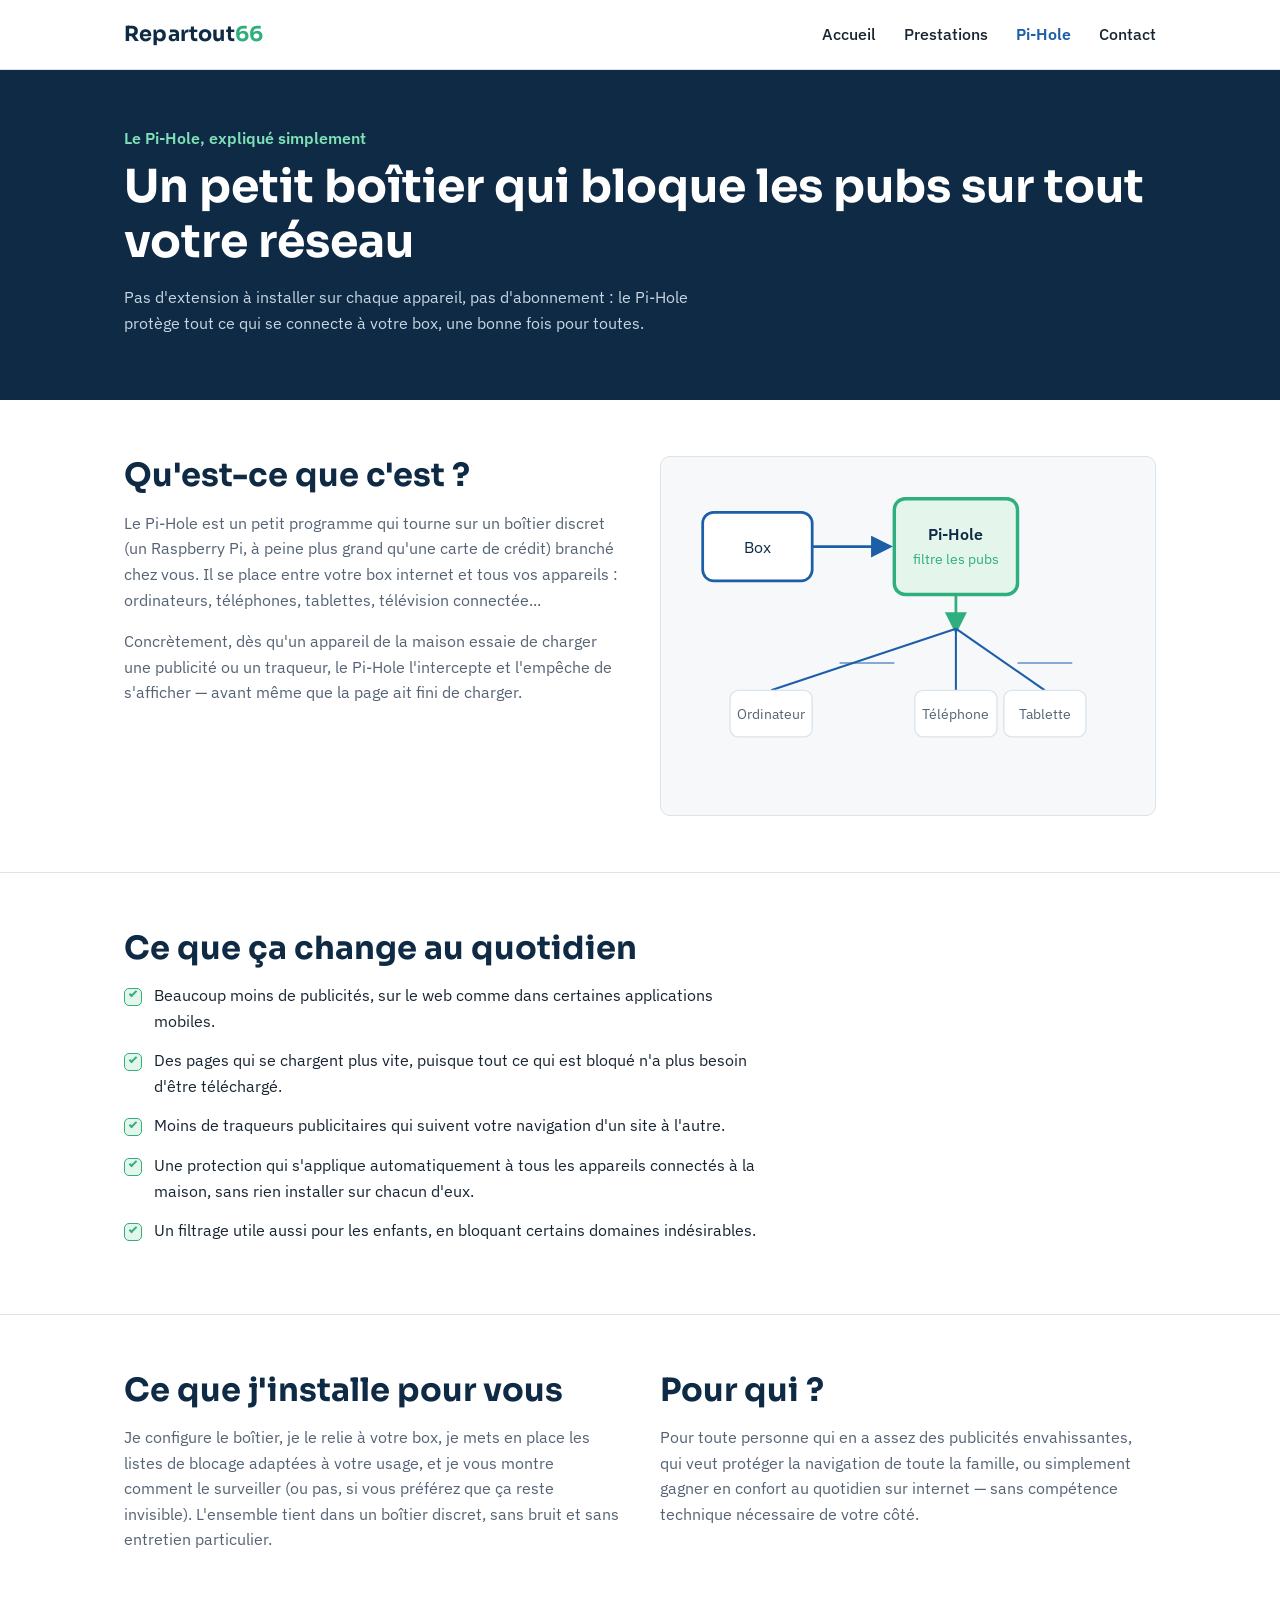
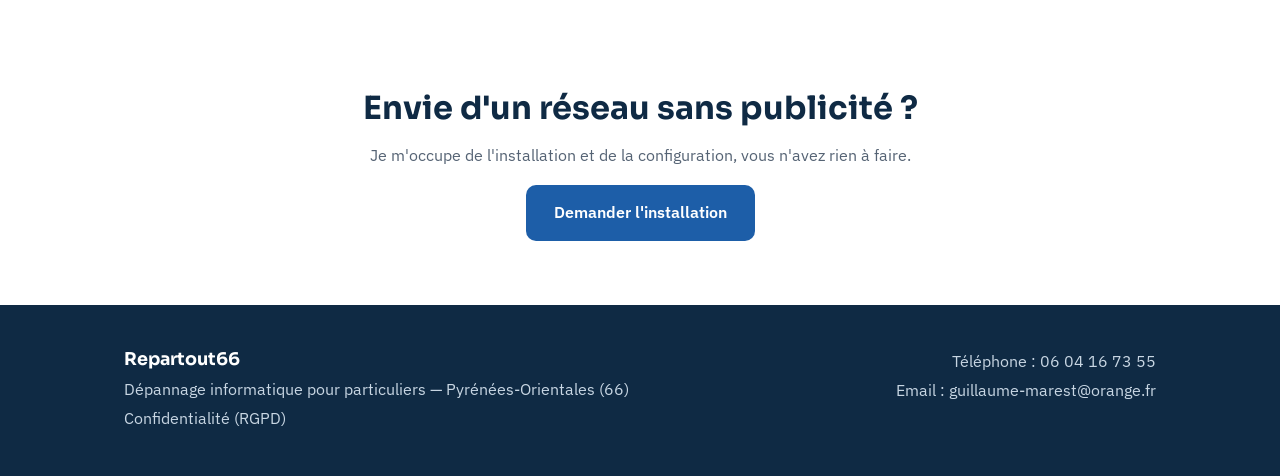
==== pihole.html @ d480deb0 "Add files via upload Push 18/09/2026" ====
<!doctype html>
<html lang="fr">
<head>
<meta charset="UTF-8">
<meta name="viewport" content="width=device-width, initial-scale=1">
<title>Pi-Hole : bloquez les pubs sur tout votre réseau — Repartout66</title>
<meta name="description" content="Qu'est-ce qu'un Pi-Hole et à quoi ça sert ? Explication simple et service d'installation par Repartout66, dans le 66.">
<link rel="icon" href="data:image/svg+xml,<svg xmlns=%22http://www.w3.org/2000/svg%22 viewBox=%220 0 100 100%22><text y=%22.9em%22 font-size=%2290%22>🛠️</text></svg>">
<link rel="preconnect" href="https://fonts.googleapis.com">
<link rel="preconnect" href="https://fonts.gstatic.com" crossorigin>
<link href="https://fonts.googleapis.com/css2?family=Sora:wght@600;700&family=IBM+Plex+Sans:wght@400;500;600&display=swap" rel="stylesheet">
<link rel="stylesheet" href="style.css">
</head>
<body>

<header class="site-header">
  <div class="container header-inner">
    <a class="logo" href="index.html">Repartout<span>66</span></a>
    <nav>
      <a href="index.html">Accueil</a>
      <a href="index.html#prestations">Prestations</a>
      <a href="pihole.html" class="is-active">Pi-Hole</a>
      <a href="contact.html">Contact</a>
    </nav>
  </div>
</header>

<section class="page-hero">
  <div class="container">
    <p class="section-tag" style="color:#7FE0B8">Le Pi-Hole, expliqué simplement</p>
    <h1>Un petit boîtier qui bloque les pubs sur tout votre réseau</h1>
    <p>Pas d'extension à installer sur chaque appareil, pas d'abonnement : le Pi-Hole protège tout ce qui se connecte à votre box, une bonne fois pour toutes.</p>
  </div>
</section>

<section class="content-block">
  <div class="container two-col">
    <div>
      <h2>Qu'est-ce que c'est ?</h2>
      <p>Le Pi-Hole est un petit programme qui tourne sur un boîtier discret (un Raspberry Pi, à peine plus grand qu'une carte de crédit) branché chez vous. Il se place entre votre box internet et tous vos appareils : ordinateurs, téléphones, tablettes, télévision connectée...</p>
      <p>Concrètement, dès qu'un appareil de la maison essaie de charger une publicité ou un traqueur, le Pi-Hole l'intercepte et l'empêche de s'afficher — avant même que la page ait fini de charger.</p>
    </div>
    <div class="diagram">
      <svg viewBox="0 0 320 220" xmlns="http://www.w3.org/2000/svg">
        <rect x="10" y="20" width="80" height="50" rx="8" fill="#FFFFFF" stroke="#1D5EA8" stroke-width="2"/>
        <text x="50" y="50" text-anchor="middle" font-family="IBM Plex Sans" font-size="12" fill="#0F2A44">Box</text>
        <path d="M90 45h55" stroke="#1D5EA8" stroke-width="2" fill="none" marker-end="url(#arrow)"/>
        <rect x="150" y="10" width="90" height="70" rx="8" fill="#E4F5EC" stroke="#2FAF7D" stroke-width="2.5"/>
        <text x="195" y="40" text-anchor="middle" font-family="IBM Plex Sans" font-weight="600" font-size="12" fill="#0F2A44">Pi-Hole</text>
        <text x="195" y="58" text-anchor="middle" font-family="IBM Plex Sans" font-size="10" fill="#2FAF7D">filtre les pubs</text>
        <path d="M195 80v25" stroke="#2FAF7D" stroke-width="2" fill="none" marker-end="url(#arrow-g)"/>
        <path d="M150 130h-40M195 130v0M240 130h40" stroke="#1D5EA8" stroke-width="1.5" fill="none" opacity=".5"/>
        <line x1="195" y1="105" x2="60" y2="150" stroke="#1D5EA8" stroke-width="1.5"/>
        <line x1="195" y1="105" x2="195" y2="150" stroke="#1D5EA8" stroke-width="1.5"/>
        <line x1="195" y1="105" x2="330" y2="150" stroke="#1D5EA8" stroke-width="1.5" opacity="0"/>
        <line x1="195" y1="105" x2="260" y2="150" stroke="#1D5EA8" stroke-width="1.5"/>
        <g font-family="IBM Plex Sans" font-size="10" fill="#556374">
          <rect x="30" y="150" width="60" height="34" rx="6" fill="#FFFFFF" stroke="#DCE4EB"/>
          <text x="60" y="171" text-anchor="middle">Ordinateur</text>
          <rect x="165" y="150" width="60" height="34" rx="6" fill="#FFFFFF" stroke="#DCE4EB"/>
          <text x="195" y="171" text-anchor="middle">Téléphone</text>
          <rect x="230" y="150" width="60" height="34" rx="6" fill="#FFFFFF" stroke="#DCE4EB"/>
          <text x="260" y="171" text-anchor="middle">Tablette</text>
        </g>
        <defs>
          <marker id="arrow" markerWidth="8" markerHeight="8" refX="6" refY="4" orient="auto"><path d="M0 0l8 4-8 4z" fill="#1D5EA8"/></marker>
          <marker id="arrow-g" markerWidth="8" markerHeight="8" refX="6" refY="4" orient="auto"><path d="M0 0l8 4-8 4z" fill="#2FAF7D"/></marker>
        </defs>
      </svg>
    </div>
  </div>
</section>

<section class="content-block">
  <div class="container">
    <h2>Ce que ça change au quotidien</h2>
    <ul class="check-list" style="max-width:640px">
      <li>Beaucoup moins de publicités, sur le web comme dans certaines applications mobiles.</li>
      <li>Des pages qui se chargent plus vite, puisque tout ce qui est bloqué n'a plus besoin d'être téléchargé.</li>
      <li>Moins de traqueurs publicitaires qui suivent votre navigation d'un site à l'autre.</li>
      <li>Une protection qui s'applique automatiquement à tous les appareils connectés à la maison, sans rien installer sur chacun d'eux.</li>
      <li>Un filtrage utile aussi pour les enfants, en bloquant certains domaines indésirables.</li>
    </ul>
  </div>
</section>

<section class="content-block">
  <div class="container two-col">
    <div>
      <h2>Ce que j'installe pour vous</h2>
      <p>Je configure le boîtier, je le relie à votre box, je mets en place les listes de blocage adaptées à votre usage, et je vous montre comment le surveiller (ou pas, si vous préférez que ça reste invisible). L'ensemble tient dans un boîtier discret, sans bruit et sans entretien particulier.</p>
    </div>
    <div>
      <h2>Pour qui ?</h2>
      <p>Pour toute personne qui en a assez des publicités envahissantes, qui veut protéger la navigation de toute la famille, ou simplement gagner en confort au quotidien sur internet — sans compétence technique nécessaire de votre côté.</p>
    </div>
  </div>
</section>

<section class="cta">
  <div class="container cta-inner">
    <h2>Envie d'un réseau sans publicité ?</h2>
    <p>Je m'occupe de l'installation et de la configuration, vous n'avez rien à faire.</p>
    <a href="contact.html" class="btn btn-primary">Demander l'installation</a>
  </div>
</section>

<footer class="site-footer">
  <div class="container footer-inner">
    <div>
      <strong>Repartout66</strong>
      <p>Dépannage informatique pour particuliers — Pyrénées-Orientales (66)</p>
      <p><a href="confidentialite.html">Confidentialité (RGPD)</a></p>
    </div>
    <div class="footer-contact">
      <p>Téléphone : <a href="tel:+33604167355">06 04 16 73 55</a></p>
      <p>Email : <a href="mailto:guillaume-marest@orange.fr">guillaume-marest@orange.fr</a></p>
    </div>
  </div>
</footer>

</body>
</html>
---- style.css ----
/* ==========================================================================
   Repartout66 — feuille de style
   Palette : bleu (confiance / tech), vert (accent / disponibilité), blanc
   ========================================================================== */

:root {
  --blue-deep: #0F2A44;
  --blue: #1D5EA8;
  --blue-soft: #E5EEF7;
  --green: #2FAF7D;
  --green-soft: #E4F5EC;
  --white: #FFFFFF;
  --off-white: #F6F8FA;
  --text: #172431;
  --text-muted: #556374;
  --border: #DCE4EB;

  --font-head: "Sora", "Segoe UI", sans-serif;
  --font-body: "IBM Plex Sans", "Segoe UI", sans-serif;

  --radius: 10px;
  --container: 1080px;
}

*, *::before, *::after { box-sizing: border-box; }

html { scroll-behavior: smooth; }

body {
  margin: 0;
  font-family: var(--font-body);
  color: var(--text);
  background: var(--white);
  line-height: 1.6;
}

img, svg { max-width: 100%; display: block; }

.container {
  width: 100%;
  max-width: var(--container);
  margin: 0 auto;
  padding: 0 24px;
}

h1, h2, h3 {
  font-family: var(--font-head);
  color: var(--blue-deep);
  line-height: 1.2;
  margin: 0 0 16px;
}

h1 { font-size: clamp(2rem, 4vw, 2.85rem); }
h2 { font-size: clamp(1.5rem, 3vw, 2rem); }
h3 { font-size: 1.15rem; }

p { margin: 0 0 16px; color: var(--text-muted); max-width: 62ch; }

a { color: var(--blue); }

.section-tag {
  color: var(--green);
  font-weight: 600;
  margin: 0 0 8px;
}

/* ---------- boutons ---------- */

.btn {
  display: inline-block;
  padding: 13px 26px;
  border-radius: var(--radius);
  font-weight: 600;
  text-decoration: none;
  border: 2px solid transparent;
  font-family: var(--font-body);
  font-size: 1rem;
  cursor: pointer;
  transition: transform .15s ease, box-shadow .15s ease;
}

.btn-primary {
  background: var(--blue);
  color: var(--white);
}
.btn-primary:hover { transform: translateY(-2px); box-shadow: 0 8px 20px rgba(29,94,168,.28); }

.btn-ghost {
  background: transparent;
  color: var(--blue-deep);
  border-color: var(--border);
}
.btn-ghost:hover { border-color: var(--blue); color: var(--blue); }

.btn-block { display: block; width: 100%; text-align: center; }

/* ---------- header ---------- */

.site-header {
  border-bottom: 1px solid var(--border);
  background: var(--white);
  position: sticky;
  top: 0;
  z-index: 10;
}

.header-inner {
  display: flex;
  align-items: center;
  justify-content: space-between;
  flex-wrap: wrap;
  gap: 10px;
  padding-top: 18px;
  padding-bottom: 18px;
}

.logo {
  font-family: var(--font-head);
  font-weight: 700;
  font-size: 1.3rem;
  color: var(--blue-deep);
  text-decoration: none;
  letter-spacing: .01em;
}
.logo span { color: var(--green); }

.site-header nav {
  display: flex;
  gap: 28px;
  flex-wrap: wrap;
}

.site-header nav a {
  color: var(--text);
  text-decoration: none;
  font-weight: 500;
}
.site-header nav a:hover { color: var(--blue); }
.site-header nav a.is-active { color: var(--blue); font-weight: 600; }

/* ---------- hero ---------- */

.hero { padding: 72px 0 56px; background: var(--off-white); }

.hero-inner {
  display: grid;
  grid-template-columns: 1.15fr 0.85fr;
  gap: 48px;
  align-items: center;
}

.hero p.lead { font-size: 1.08rem; max-width: 46ch; }

.hero-actions { display: flex; gap: 14px; flex-wrap: wrap; margin-top: 8px; }

/* ---------- about ---------- */

.about { padding: 64px 0; }

.about-inner {
  display: grid;
  grid-template-columns: auto 1fr;
  gap: 28px;
  align-items: flex-start;
}

.about-badge {
  width: 88px;
  height: 88px;
  border-radius: 50%;
  background: var(--blue-soft);
  color: var(--blue-deep);
  font-family: var(--font-head);
  font-weight: 700;
  font-size: 1.6rem;
  display: flex;
  align-items: center;
  justify-content: center;
  flex-shrink: 0;
}

.about-meta {
  display: flex;
  gap: 22px;
  flex-wrap: wrap;
  margin-top: 12px;
  padding: 0;
  list-style: none;
}
.about-meta li {
  font-size: .92rem;
  color: var(--blue-deep);
  background: var(--green-soft);
  padding: 6px 14px;
  border-radius: 999px;
  font-weight: 600;
}

/* ---------- services ---------- */

.services { padding: 64px 0 72px; background: var(--off-white); }

.services-grid {
  display: grid;
  grid-template-columns: repeat(3, 1fr);
  gap: 22px;
  margin-top: 32px;
}

.service-card {
  background: var(--white);
  border: 1px solid var(--border);
  border-radius: var(--radius);
  padding: 26px 24px;
}

.service-card .icon {
  width: 40px;
  height: 40px;
  color: var(--blue);
  margin-bottom: 14px;
}

.service-card p { margin-bottom: 0; }

.service-card--highlight {
  background: var(--blue-deep);
  border-color: var(--blue-deep);
}
.service-card--highlight h3,
.service-card--highlight p { color: var(--white); }
.service-card--highlight .icon { color: var(--green); }
.service-card--highlight a {
  color: var(--green);
  font-weight: 600;
  text-decoration: none;
}
.service-card--highlight a:hover { text-decoration: underline; }

/* ---------- cta ---------- */

.cta {
  padding: 64px 0;
  text-align: center;
}
.cta p { margin-left: auto; margin-right: auto; }

/* ---------- pihole page ---------- */

.page-hero {
  padding: 56px 0 48px;
  background: var(--blue-deep);
  color: var(--white);
}
.page-hero h1 { color: var(--white); }
.page-hero p { color: #C8D6E3; max-width: 60ch; }

.content-block { padding: 56px 0; }
.content-block + .content-block { border-top: 1px solid var(--border); }

.two-col {
  display: grid;
  grid-template-columns: 1fr 1fr;
  gap: 40px;
  align-items: start;
}

.check-list { list-style: none; padding: 0; margin: 0; }
.check-list li {
  position: relative;
  padding-left: 30px;
  margin-bottom: 14px;
  color: var(--text);
}
.check-list li::before {
  content: "";
  position: absolute;
  left: 0; top: 5px;
  width: 18px; height: 18px;
  border-radius: 5px;
  background: var(--green-soft);
  border: 1.5px solid var(--green);
}
.check-list li::after {
  content: "";
  position: absolute;
  left: 5px; top: 8.5px;
  width: 8px; height: 4px;
  border-left: 2px solid var(--green);
  border-bottom: 2px solid var(--green);
  transform: rotate(-45deg);
}

.diagram {
  background: var(--off-white);
  border: 1px solid var(--border);
  border-radius: var(--radius);
  padding: 28px;
}

/* ---------- contact ---------- */

.contact-wrap {
  display: grid;
  grid-template-columns: 1fr 1.3fr;
  gap: 44px;
  padding: 56px 0 80px;
  align-items: flex-start;
}

.contact-info h1 { margin-bottom: 12px; }

.contact-detail {
  display: flex;
  gap: 14px;
  align-items: flex-start;
  margin-bottom: 22px;
}
.contact-detail .icon {
  width: 22px; height: 22px;
  color: var(--green);
  flex-shrink: 0;
  margin-top: 3px;
}
.contact-detail strong { display: block; color: var(--blue-deep); font-size: .85rem; }
.contact-detail a, .contact-detail span { color: var(--text-muted); text-decoration: none; }

.form-card {
  background: var(--off-white);
  border: 1px solid var(--border);
  border-radius: var(--radius);
  padding: 32px;
}

.form-row { display: grid; grid-template-columns: 1fr 1fr; gap: 18px; }

.field { margin-bottom: 18px; }
.field label {
  display: block;
  font-weight: 600;
  font-size: .92rem;
  color: var(--blue-deep);
  margin-bottom: 6px;
}
.field input,
.field select,
.field textarea {
  width: 100%;
  padding: 11px 13px;
  border-radius: 8px;
  border: 1.5px solid var(--border);
  font-family: var(--font-body);
  font-size: .98rem;
  background: var(--white);
  color: var(--text);
}
.field input:focus,
.field select:focus,
.field textarea:focus {
  outline: none;
  border-color: var(--blue);
}
.field textarea { resize: vertical; min-height: 110px; }

.form-note { font-size: .85rem; color: var(--text-muted); margin-top: 4px; }

.form-success {
  display: none;
  background: var(--green-soft);
  border: 1px solid var(--green);
  color: var(--blue-deep);
  padding: 16px 18px;
  border-radius: var(--radius);
  margin-bottom: 20px;
  font-weight: 600;
}

/* ---------- footer ---------- */

.site-footer {
  background: var(--blue-deep);
  color: #C8D6E3;
  padding: 40px 0;
  margin-top: 0;
}
.footer-inner {
  display: flex;
  justify-content: space-between;
  flex-wrap: wrap;
  gap: 24px;
}
.footer-inner strong { color: var(--white); font-family: var(--font-head); font-size: 1.1rem; }
.footer-inner p { color: #C8D6E3; margin: 4px 0; }
.footer-inner a { color: #C8D6E3; text-decoration: none; }
.footer-inner a:hover { color: var(--green); }
.footer-contact { text-align: right; }

/* ---------- responsive ---------- */

@media (max-width: 860px) {
  .hero-inner { grid-template-columns: 1fr; }
  .hero-graphic { order: -1; max-width: 320px; margin: 0 auto; }
  .about-inner { grid-template-columns: 1fr; }
  .services-grid { grid-template-columns: repeat(2, 1fr); }
  .two-col { grid-template-columns: 1fr; }
  .contact-wrap { grid-template-columns: 1fr; }
  .form-row { grid-template-columns: 1fr; }
  .footer-inner { flex-direction: column; text-align: left; }
  .footer-contact { text-align: left; }
}

@media (max-width: 560px) {
  .services-grid { grid-template-columns: 1fr; }
  .site-header nav { gap: 18px; }
}

@media (prefers-reduced-motion: reduce) {
  .btn { transition: none; }
}
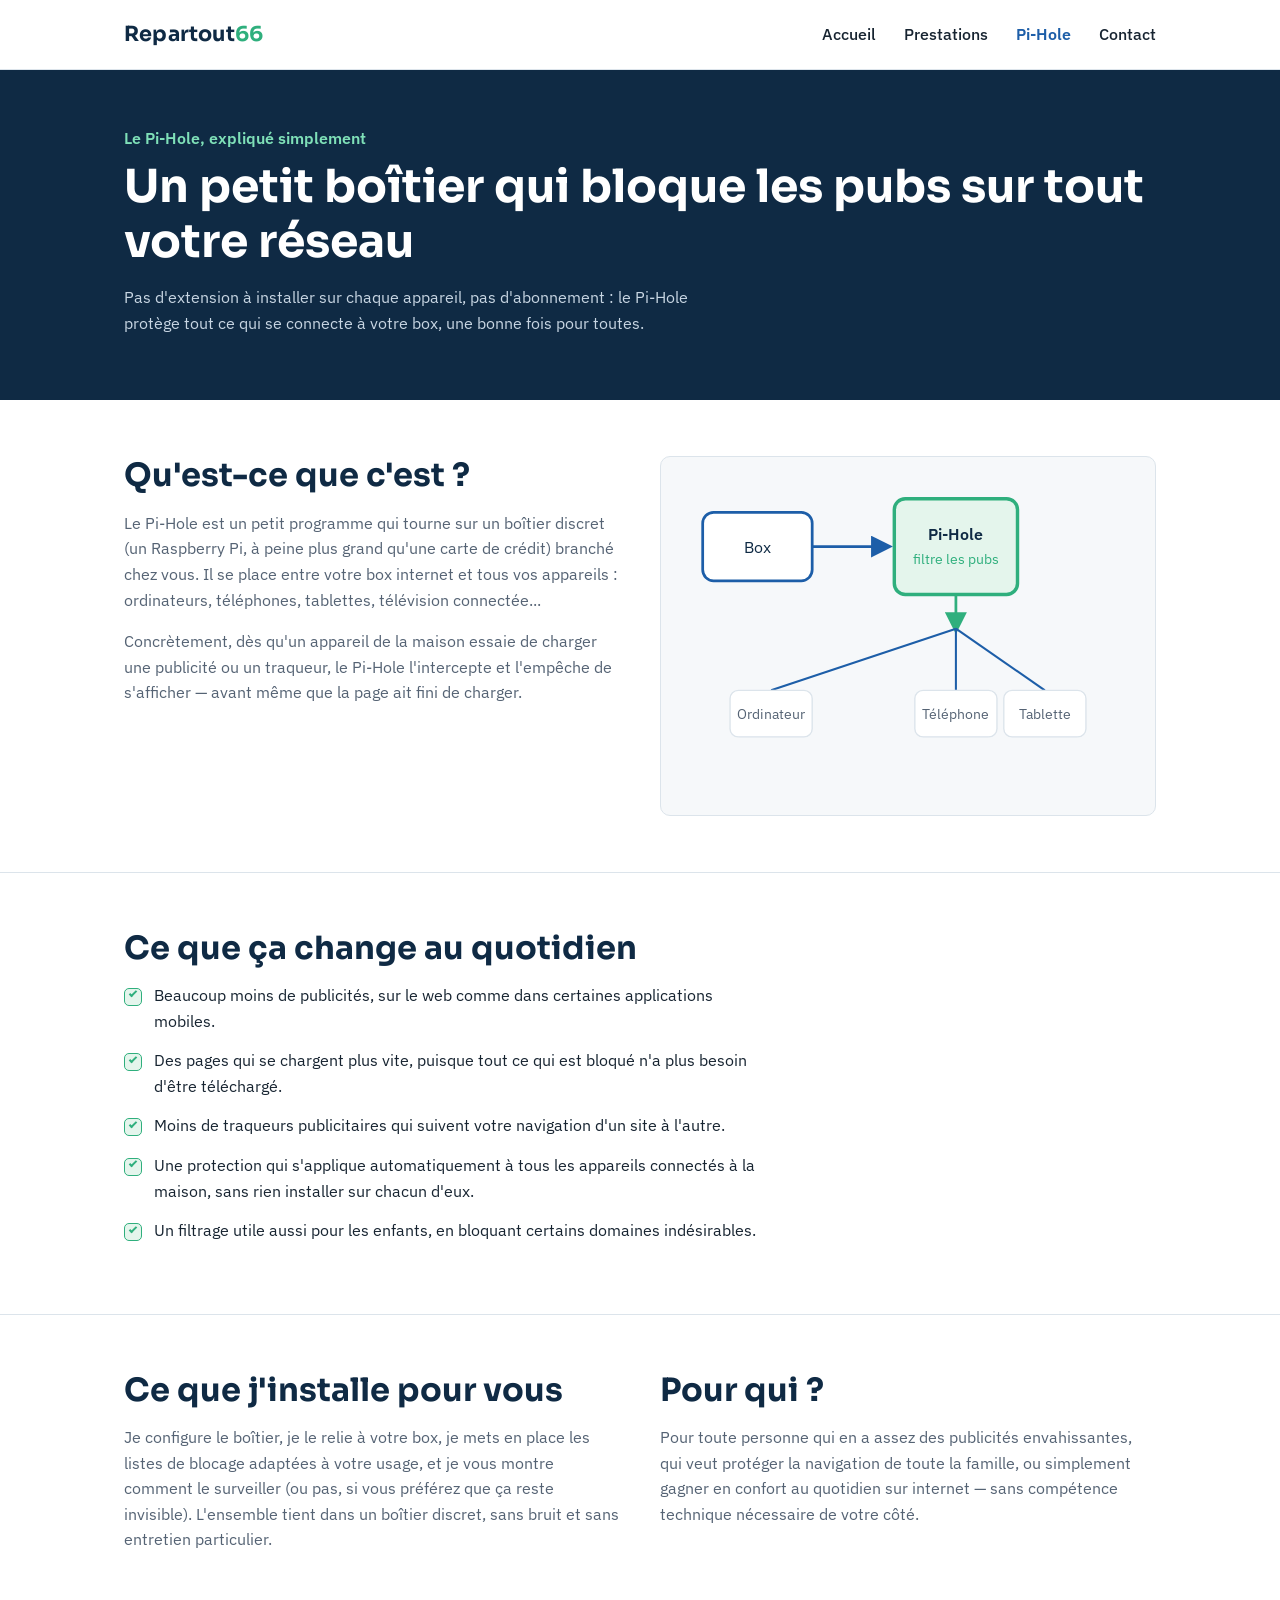
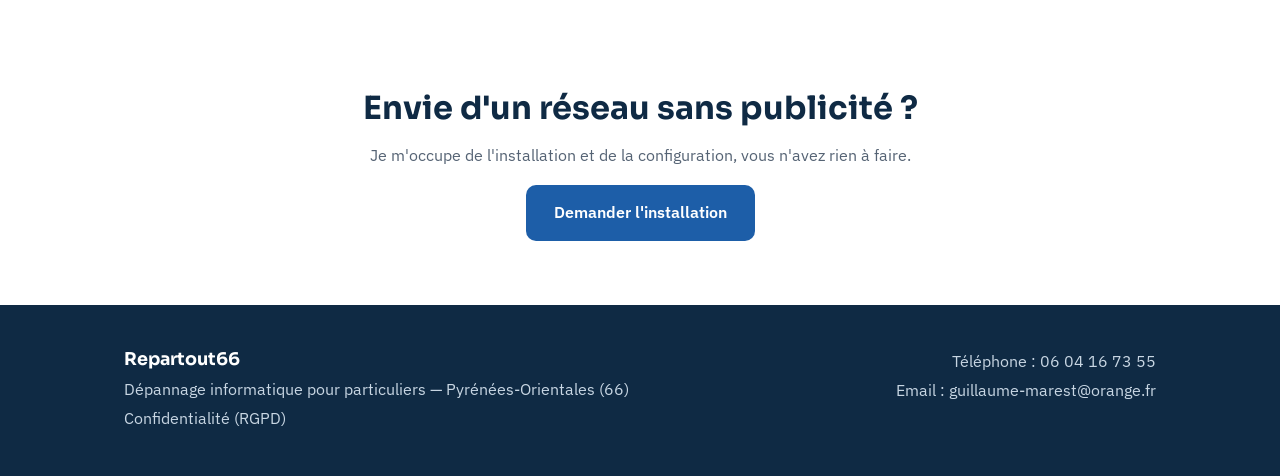
==== commit 1cebca2e: "Update pihole.html" ====
--- a/pihole.html
+++ b/pihole.html
@@ -49,7 +49,6 @@
         <text x="195" y="40" text-anchor="middle" font-family="IBM Plex Sans" font-weight="600" font-size="12" fill="#0F2A44">Pi-Hole</text>
         <text x="195" y="58" text-anchor="middle" font-family="IBM Plex Sans" font-size="10" fill="#2FAF7D">filtre les pubs</text>
         <path d="M195 80v25" stroke="#2FAF7D" stroke-width="2" fill="none" marker-end="url(#arrow-g)"/>
-        <path d="M150 130h-40M195 130v0M240 130h40" stroke="#1D5EA8" stroke-width="1.5" fill="none" opacity=".5"/>
         <line x1="195" y1="105" x2="60" y2="150" stroke="#1D5EA8" stroke-width="1.5"/>
         <line x1="195" y1="105" x2="195" y2="150" stroke="#1D5EA8" stroke-width="1.5"/>
         <line x1="195" y1="105" x2="330" y2="150" stroke="#1D5EA8" stroke-width="1.5" opacity="0"/>
